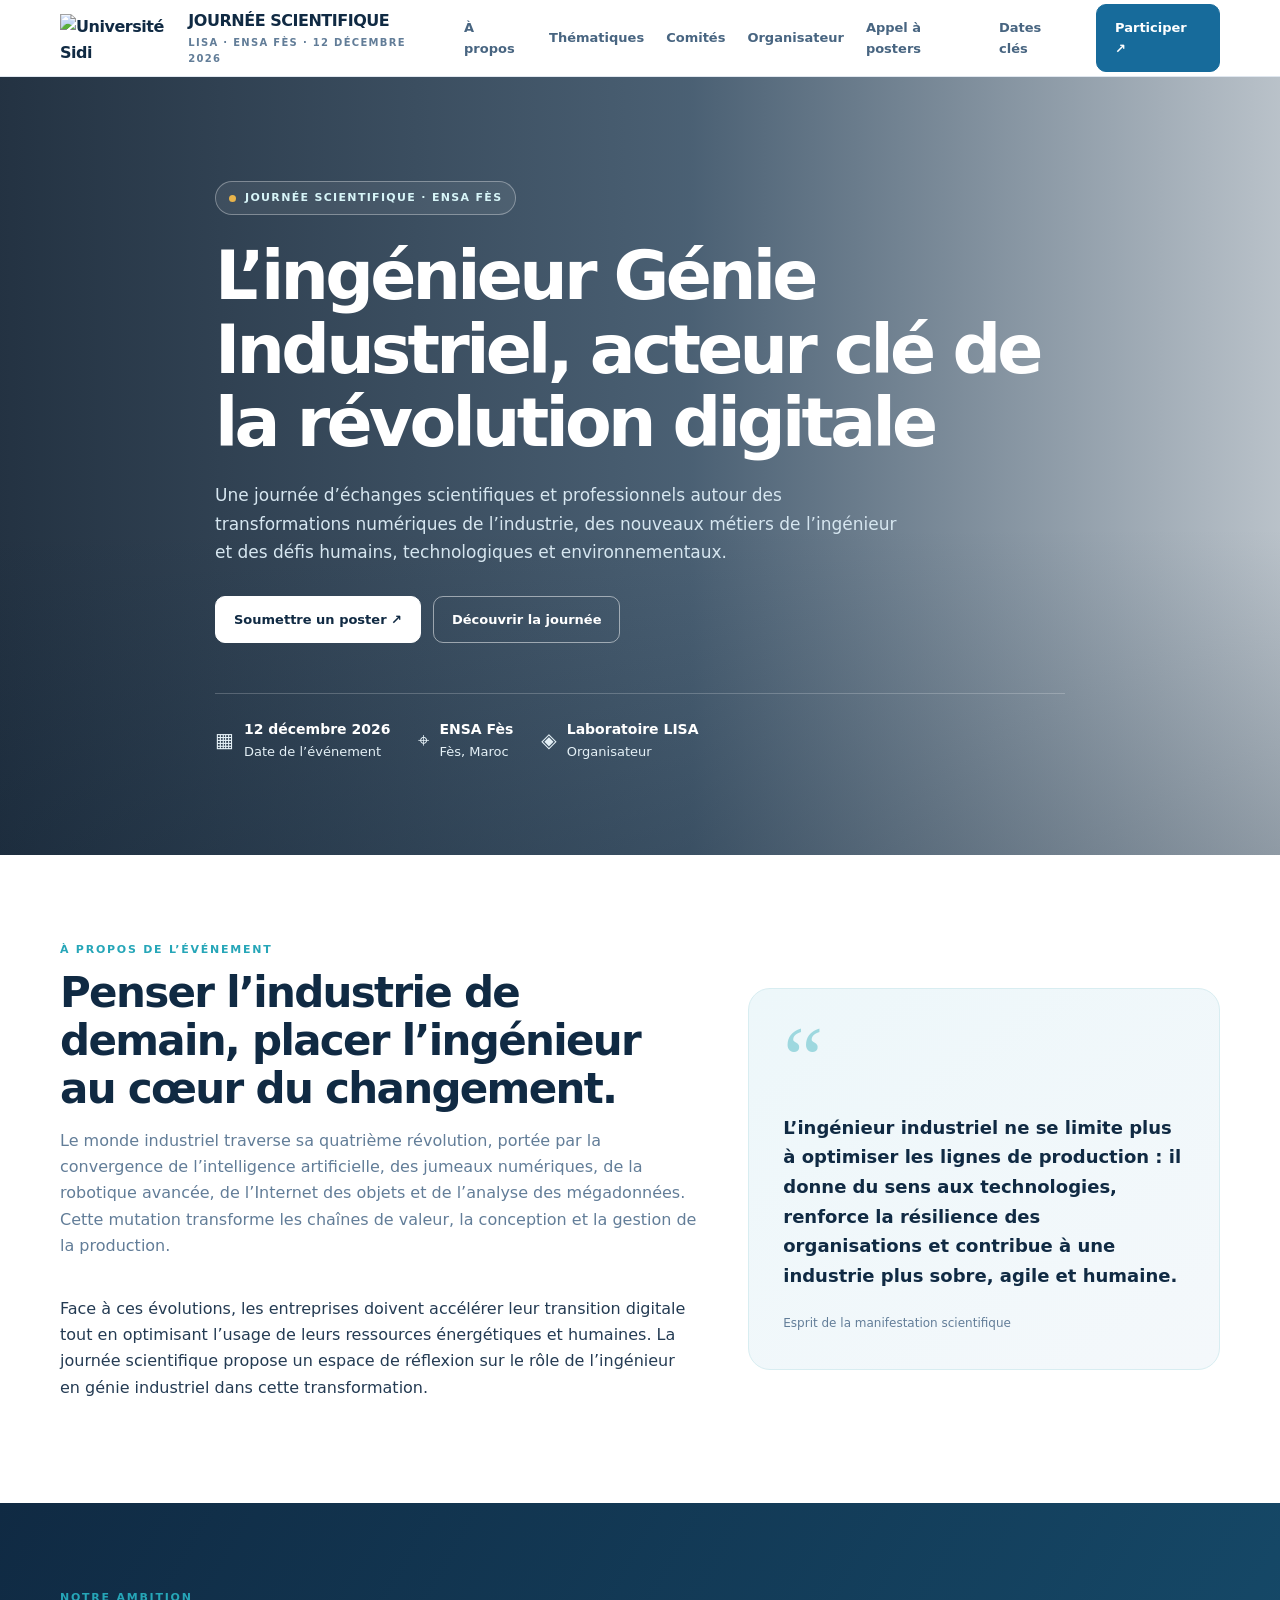
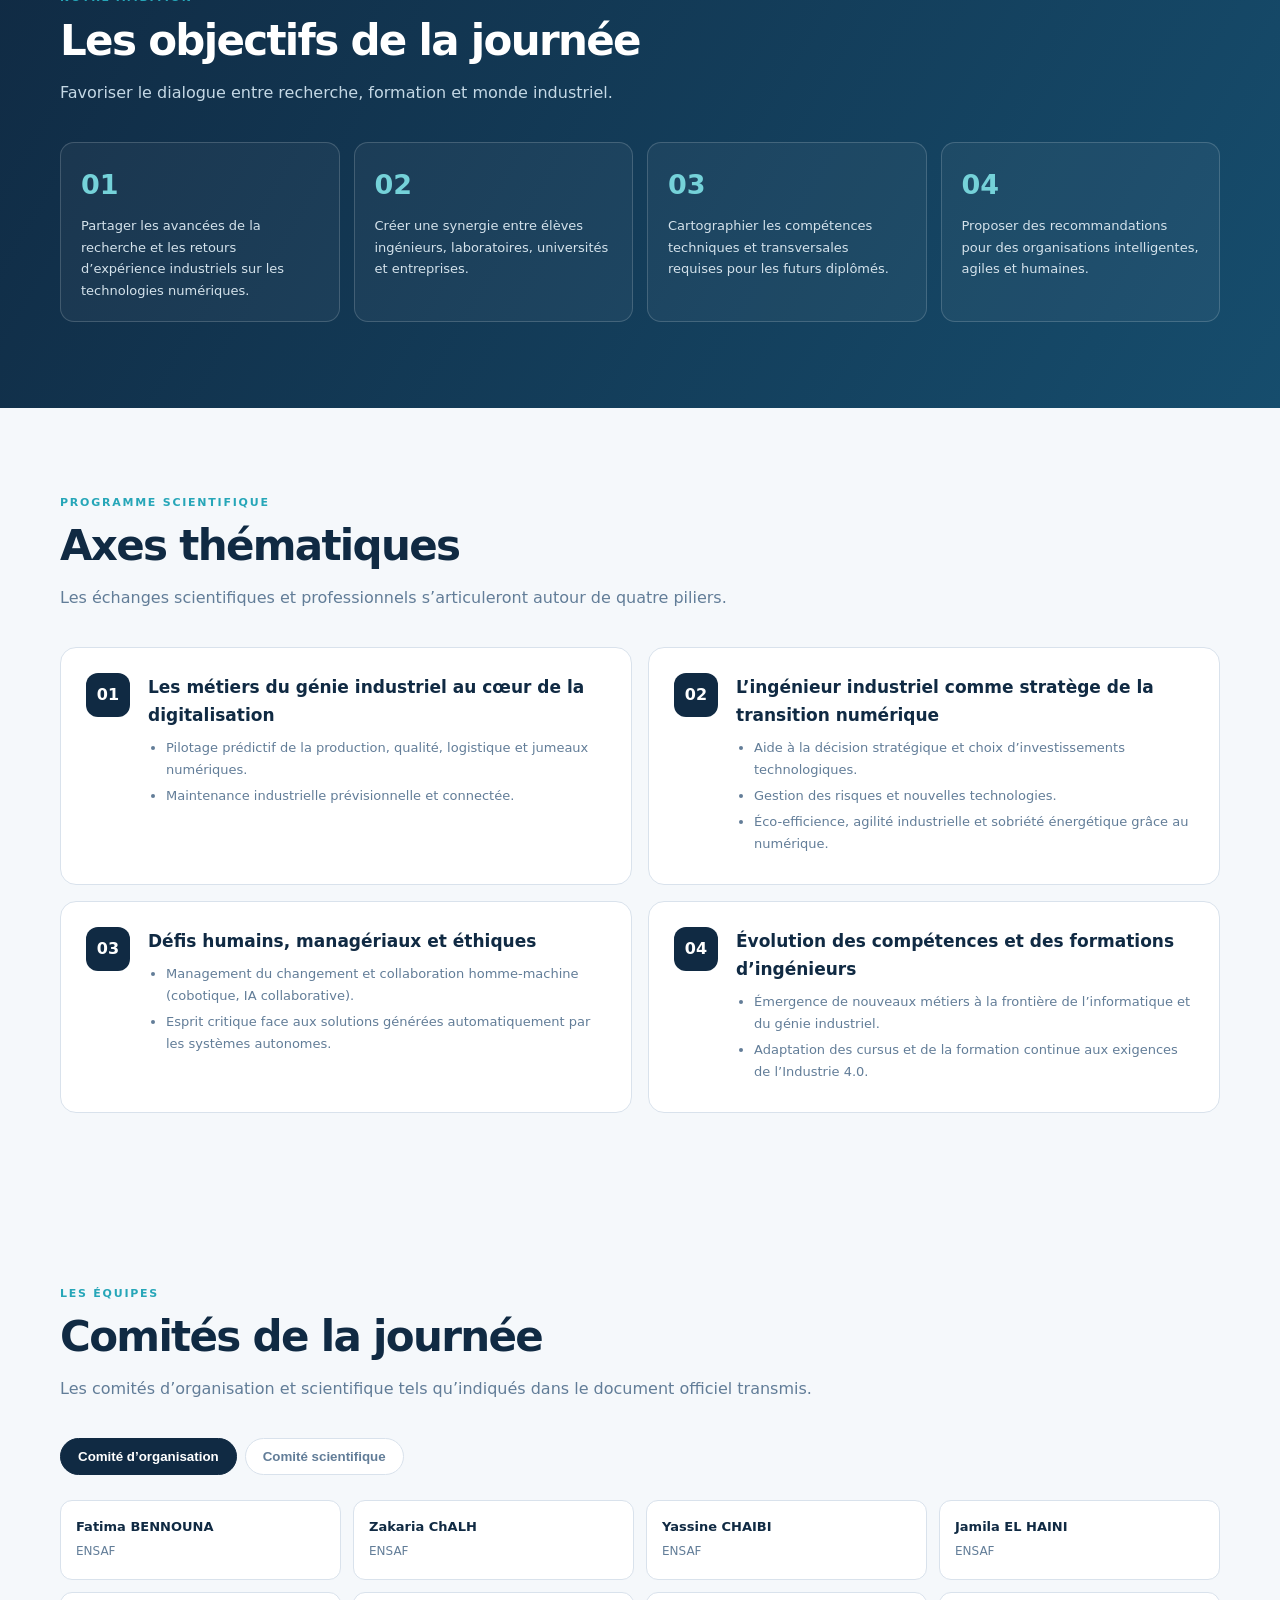
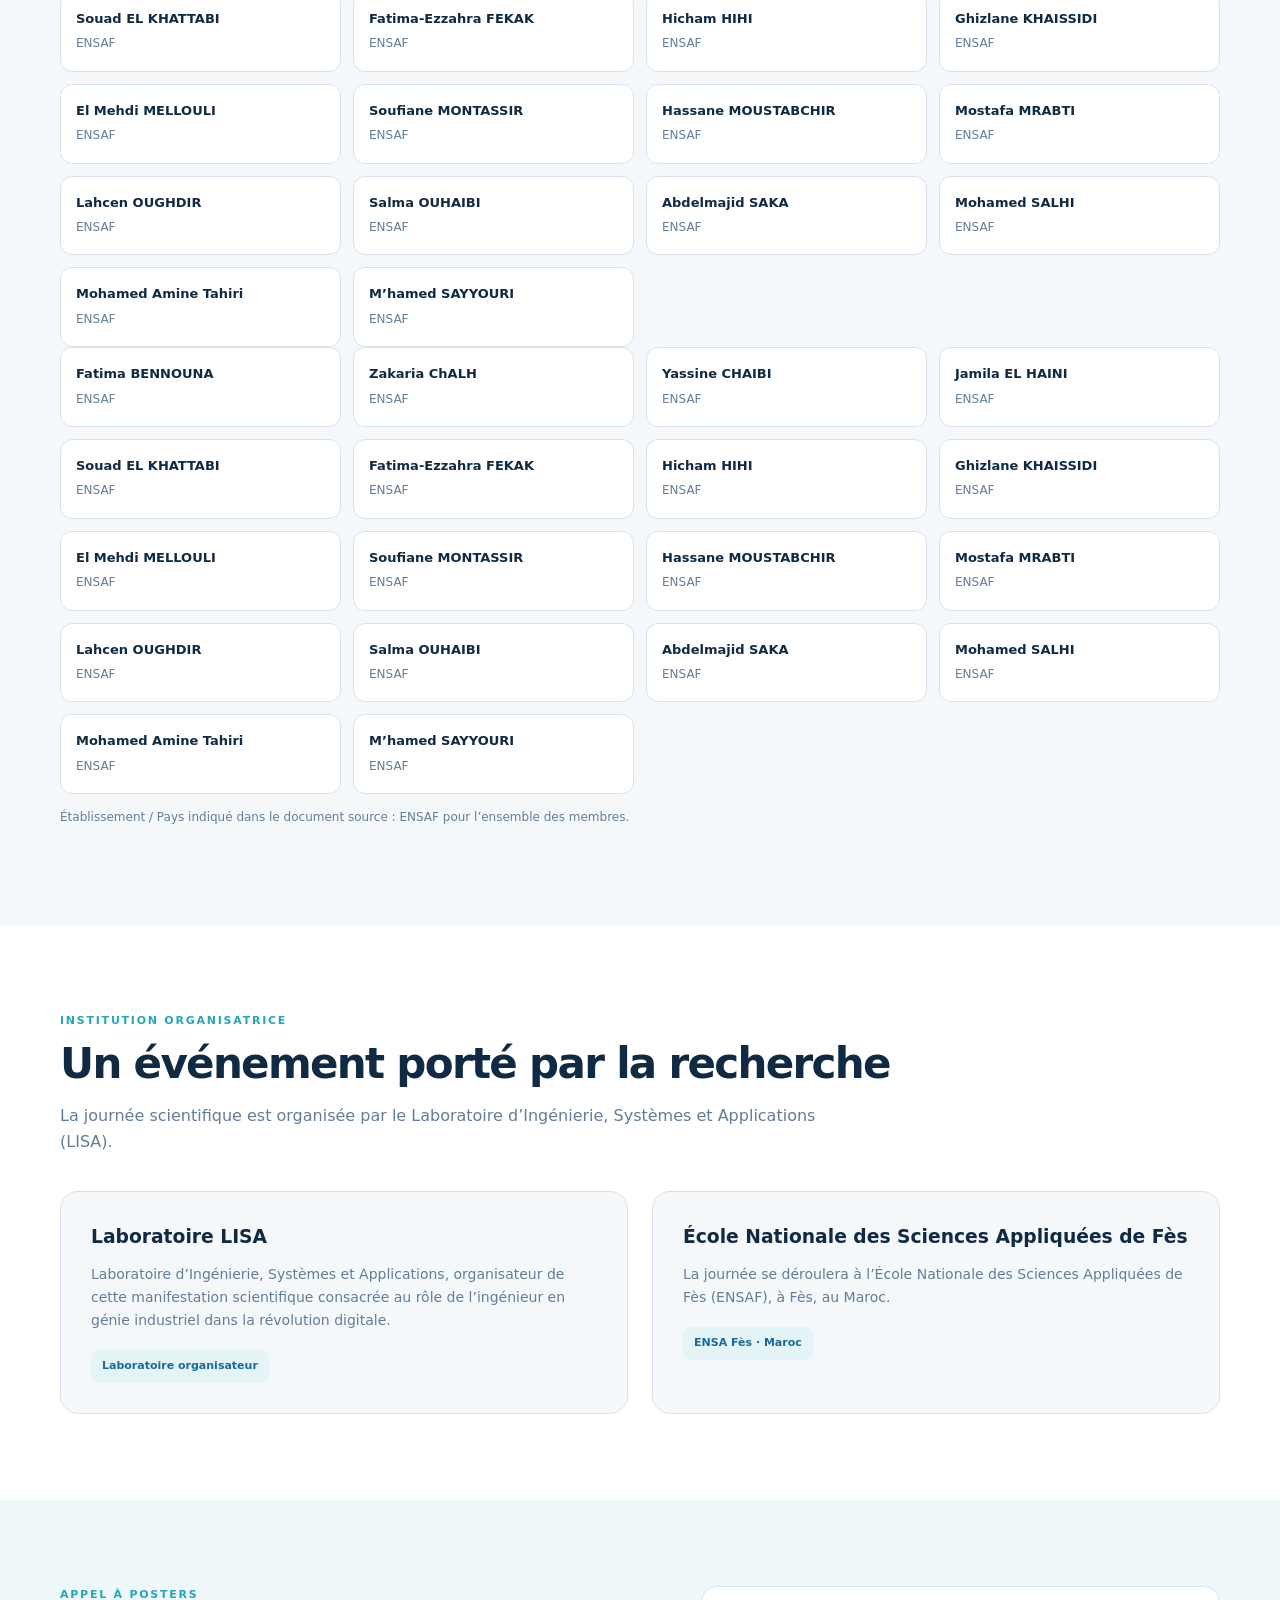
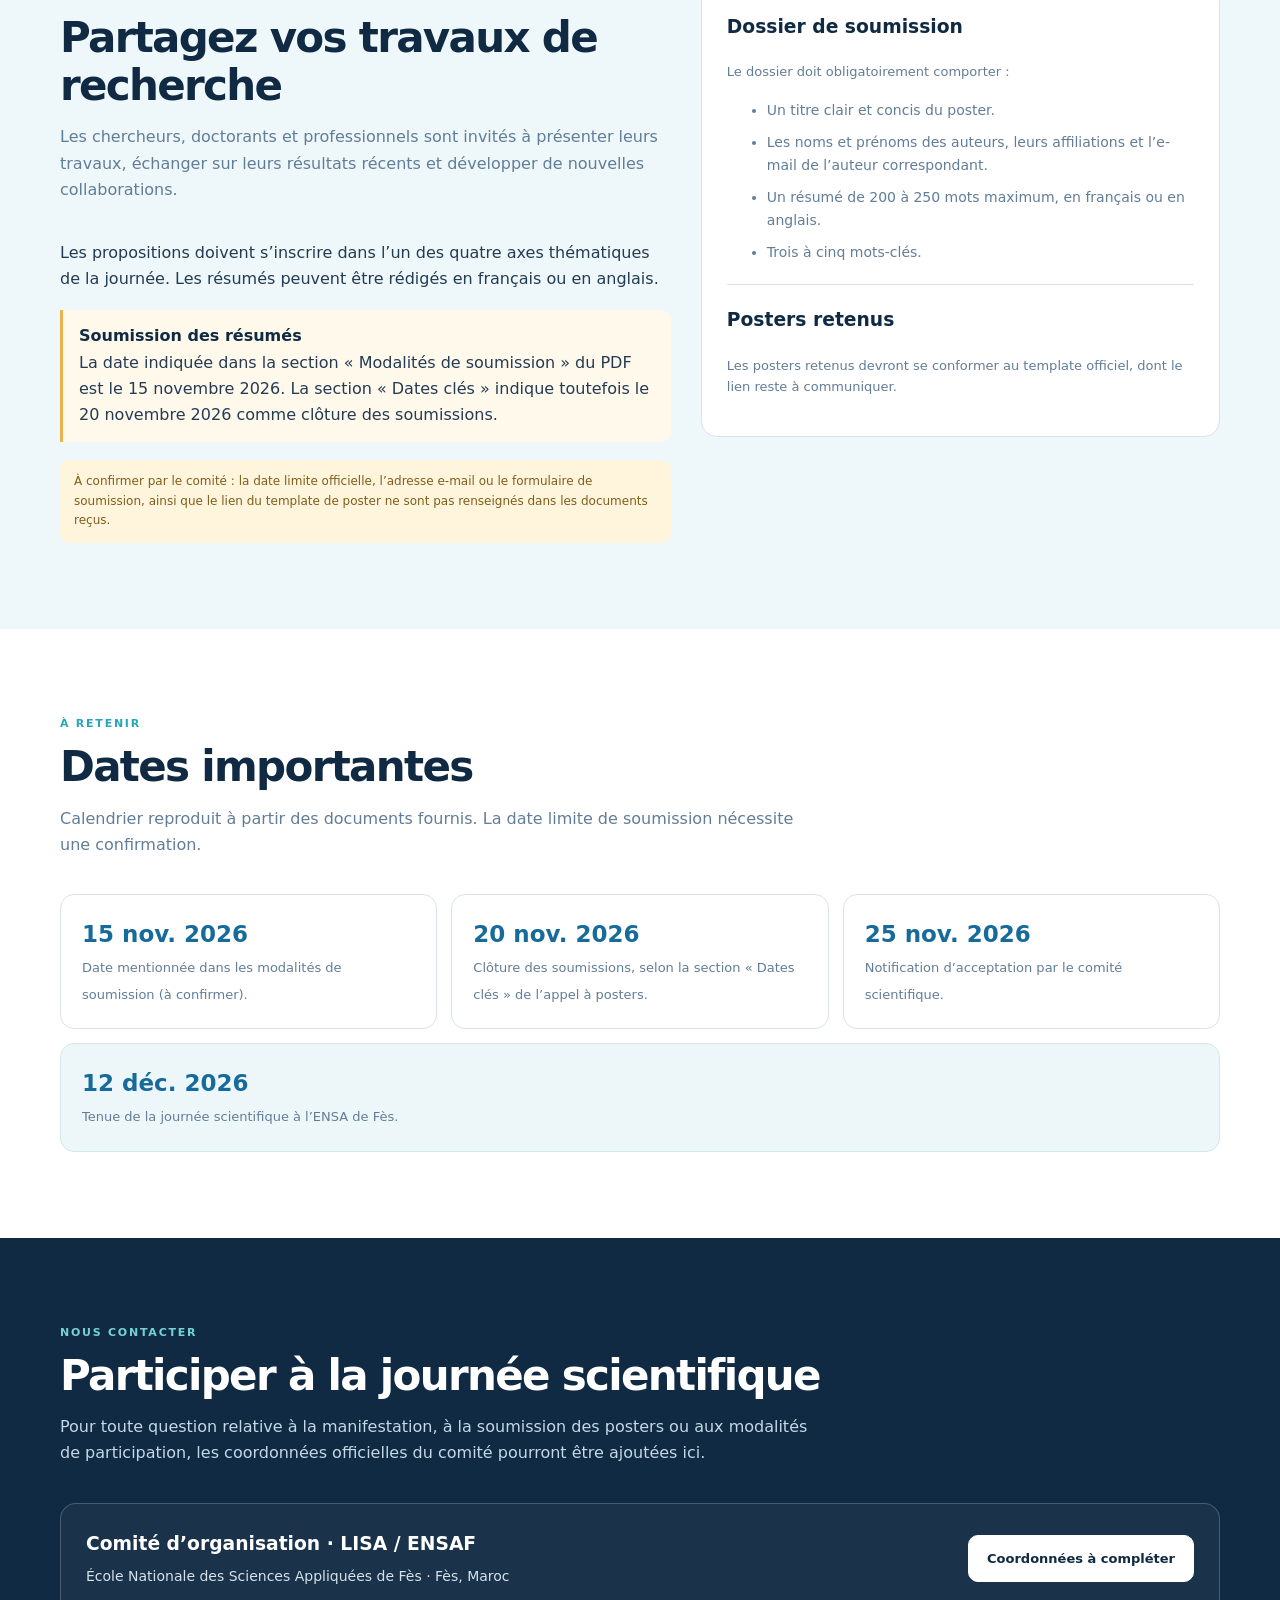
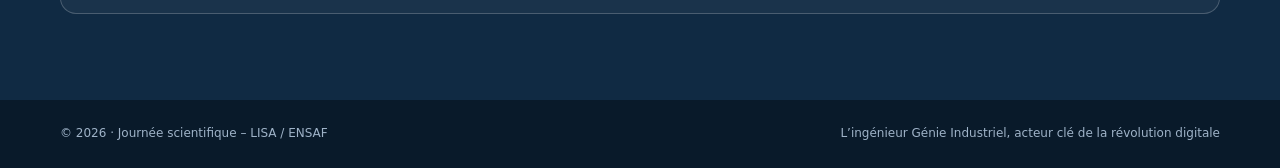
==== index-autonome.html @ b13be31c "Add files via upload" ====
<!DOCTYPE html>
<html lang="fr">
<head>
<meta charset="utf-8">
<meta name="viewport" content="width=device-width, initial-scale=1">
<meta name="description" content="Journée scientifique : L’ingénieur Génie Industriel, acteur clé de la révolution digitale — ENSA Fès, 12 décembre 2026.">
<meta name="theme-color" content="#102a43">
<link rel="icon" type="image/png" href="logo-ensaf.png">
<title>Journée Scientifique | Génie Industriel & Révolution Digitale</title>
<style>
:root{--navy:#102a43;--blue:#176b9b;--cyan:#26a6b8;--ink:#243b53;--muted:#627d98;--paper:#f5f8fb;--white:#fff;--line:#d9e2ec;--gold:#e8b44b;--shadow:0 18px 50px rgba(16,42,67,.10)}
*{box-sizing:border-box}html{scroll-behavior:smooth;scroll-padding-top:82px}body{margin:0;font-family:Inter,ui-sans-serif,system-ui,-apple-system,"Segoe UI",sans-serif;color:var(--ink);line-height:1.65;background:#fff}a{color:inherit;text-decoration:none}.wrap{width:min(1160px,calc(100% - 40px));margin:auto}
header{position:sticky;top:0;z-index:20;background:rgba(255,255,255,.94);backdrop-filter:blur(14px);border-bottom:1px solid rgba(217,226,236,.8)}.nav{height:76px;display:flex;align-items:center;justify-content:space-between;gap:24px}.brand{display:flex;align-items:center;gap:12px;font-weight:800;color:var(--navy);letter-spacing:-.03em}.brand-logo{width:118px;height:48px;object-fit:contain;object-position:left center;display:block}.brand span{display:block}.brand small{display:block;font-size:10px;letter-spacing:.13em;color:var(--muted);font-weight:700}.links{display:flex;align-items:center;gap:22px;font-size:13px;font-weight:700;color:#486581}.links a:hover{color:var(--cyan)}.nav-cta,.btn{display:inline-flex;align-items:center;justify-content:center;padding:12px 18px;border-radius:10px;background:var(--blue);color:#fff;font-weight:800;font-size:13px;border:1px solid var(--blue);transition:.2s}.nav-cta:hover,.btn:hover{transform:translateY(-2px);background:var(--navy)}.menu{display:none;background:none;border:0;font-size:25px;color:var(--navy)}
.hero{position:relative;overflow:hidden;color:white;background:linear-gradient(90deg,rgba(5,22,40,.88) 0%,rgba(5,35,62,.72) 54%,rgba(5,35,62,.28) 100%),url('fond-conference-industrie.png') center/cover no-repeat;padding:104px 0 92px}.hero:after{content:"";position:absolute;inset:0;background:linear-gradient(0deg,rgba(7,28,48,.24),transparent 42%);pointer-events:none}.hero-inner{position:relative;z-index:1;max-width:850px}.eyebrow{display:inline-flex;gap:9px;align-items:center;border:1px solid #ffffff55;background:#ffffff12;border-radius:100px;padding:7px 13px;font-size:11px;font-weight:800;letter-spacing:.12em;text-transform:uppercase;color:#d7f5f8}.eyebrow i{width:7px;height:7px;border-radius:50%;background:var(--gold)}h1{font-size:clamp(38px,6vw,68px);line-height:1.08;letter-spacing:-.055em;margin:24px 0 22px;max-width:900px}.hero p{max-width:690px;color:#d6e6f0;font-size:17px}.hero-actions{display:flex;gap:12px;flex-wrap:wrap;margin-top:30px}.btn.light{background:white;color:var(--navy);border-color:white}.btn.outline{background:transparent;border-color:#ffffff80}.facts{display:flex;gap:28px;flex-wrap:wrap;margin-top:50px;padding-top:24px;border-top:1px solid #ffffff35}.fact{display:flex;gap:10px;align-items:center;color:#e4f0f6;font-size:13px}.fact b{display:block;color:white;font-size:14px}.fact-icon{font-size:20px}
section{padding:86px 0}.section-kicker{color:var(--cyan);font-size:11px;font-weight:900;letter-spacing:.16em;text-transform:uppercase}.section-title{font-size:clamp(28px,4vw,42px);line-height:1.15;letter-spacing:-.04em;color:var(--navy);margin:10px 0 14px}.section-intro{max-width:760px;color:var(--muted);margin:0 0 36px}.about-grid{display:grid;grid-template-columns:1.15fr .85fr;gap:50px;align-items:center}.quote-card{background:linear-gradient(145deg,#edf7fa,#f4f8fb);padding:34px;border-radius:22px;border:1px solid #d8edf1;position:relative}.quote-card:before{content:"“";font-size:90px;line-height:.8;color:#9ed8df;font-family:Georgia;display:block}.quote-card p{font-size:18px;color:var(--navy);font-weight:650}.quote-card span{font-size:12px;color:var(--muted)}
.grid-3{display:grid;grid-template-columns:repeat(3,1fr);gap:18px}.card{background:white;border:1px solid var(--line);border-radius:16px;padding:24px;box-shadow:0 5px 18px #102a4308}.card-icon{width:44px;height:44px;border-radius:13px;background:#e8f5f7;color:var(--blue);display:grid;place-items:center;font-size:21px;margin-bottom:17px}.card h3{margin:0 0 8px;color:var(--navy);font-size:17px}.card p{margin:0;color:var(--muted);font-size:14px}.themes{background:var(--paper)}.theme-grid{display:grid;grid-template-columns:repeat(2,1fr);gap:16px}.theme{display:flex;gap:18px;padding:25px;background:white;border:1px solid var(--line);border-radius:16px}.number{flex:0 0 44px;height:44px;border-radius:12px;background:var(--navy);color:white;display:grid;place-items:center;font-weight:900}.theme h3{margin:0 0 8px;color:var(--navy);font-size:17px}.theme ul{padding-left:18px;margin:0;color:var(--muted);font-size:13px}.theme li{margin:5px 0}
.goals{background:linear-gradient(120deg,#102a43,#164d6d);color:white}.goals .section-title{color:white}.goals .section-intro{color:#c4d8e5}.goal-grid{display:grid;grid-template-columns:repeat(4,1fr);gap:14px}.goal{padding:20px;border:1px solid #ffffff2b;background:#ffffff0b;border-radius:14px}.goal strong{font-size:27px;color:#75d2d9;display:block;margin-bottom:8px}.goal p{font-size:13px;color:#d4e2eb;margin:0}
.committees{background:var(--paper)}.committee-tabs{display:flex;gap:8px;margin:25px 0}.tab{border:1px solid var(--line);border-radius:999px;padding:10px 17px;background:white;color:var(--muted);font-weight:800;cursor:pointer}.tab.active{background:var(--navy);border-color:var(--navy);color:white}.people{display:grid;grid-template-columns:repeat(4,1fr);gap:12px}.person{background:white;border:1px solid var(--line);border-radius:12px;padding:15px}.person b{display:block;color:var(--navy);font-size:13px}.person span{font-size:12px;color:var(--muted)}.committee-note{font-size:12px;color:var(--muted);margin-top:14px}
.host{display:grid;grid-template-columns:1fr 1fr;gap:24px}.host-panel{padding:30px;border-radius:18px;background:var(--paper);border:1px solid var(--line)}.host-panel h3{color:var(--navy);margin:0 0 10px}.host-panel p{color:var(--muted);font-size:14px;margin:0}.host-tag{display:inline-block;margin-top:18px;padding:7px 11px;border-radius:8px;background:#e4f4f6;color:#176b9b;font-size:11px;font-weight:900}
.call{background:#eef7f9}.call-grid{display:grid;grid-template-columns:1fr .85fr;gap:30px;align-items:start}.requirements{background:white;border:1px solid var(--line);padding:25px;border-radius:16px}.requirements li{margin:9px 0;color:var(--muted);font-size:14px}.deadline{border-left:3px solid var(--gold);padding:13px 16px;background:#fff9ec;border-radius:0 10px 10px 0;margin:18px 0}.deadline b{color:var(--navy)}.notice{font-size:12px;color:#805d19;background:#fff5dd;padding:12px 14px;border-radius:9px;margin-top:14px}
.timeline{display:grid;grid-template-columns:repeat(3,1fr);gap:14px}.datebox{border:1px solid var(--line);border-radius:14px;padding:21px}.datebox strong{font-size:23px;color:var(--blue);display:block}.datebox span{font-size:13px;color:var(--muted)}
.contact{background:var(--navy);color:white}.contact .section-title{color:white}.contact .section-intro{color:#c4d8e5}.contact-box{border:1px solid #ffffff35;background:#ffffff0b;padding:25px;border-radius:16px;display:flex;justify-content:space-between;gap:20px;align-items:center}.contact-box p{margin:0;color:#d4e2eb;font-size:14px}
footer{background:#091a2a;color:#9fb3c8;padding:24px 0;font-size:12px}.foot{display:flex;justify-content:space-between;gap:20px;flex-wrap:wrap}
@media(max-width:900px){.links{display:none;position:absolute;top:76px;left:0;right:0;background:white;padding:20px;flex-direction:column;align-items:flex-start;border-bottom:1px solid var(--line)}.links.open{display:flex}.menu{display:block}.nav-cta{display:none}.about-grid,.call-grid,.host{grid-template-columns:1fr}.goal-grid{grid-template-columns:repeat(2,1fr)}.people{grid-template-columns:repeat(3,1fr)}}
@media(max-width:600px){.brand-logo{width:82px;height:40px}.brand{gap:7px;font-size:12px}.brand small{font-size:8px}.wrap{width:min(100% - 28px,1160px)}.hero{padding:76px 0 65px}section{padding:65px 0}.grid-3,.theme-grid,.timeline{grid-template-columns:1fr}.goal-grid{grid-template-columns:1fr 1fr}.people{grid-template-columns:repeat(2,1fr)}.facts{gap:16px}.contact-box{align-items:flex-start;flex-direction:column}.quote-card{padding:24px}}
</style>
</head>
<body>
<header><div class="wrap nav">
<a class="brand" href="#accueil"><img class="brand-logo" src="logo-ensaf.png" alt="Université Sidi Mohamed Ben Abdellah de Fès – École Nationale des Sciences Appliquées de Fès"><span>JOURNÉE SCIENTIFIQUE<small>LISA · ENSA FÈS · 12 DÉCEMBRE 2026</small></span></a>
<nav class="links" id="navlinks"><a href="#apropos">À propos</a><a href="#axes">Thématiques</a><a href="#comites">Comités</a><a href="#laboratoire">Organisateur</a><a href="#posters">Appel à posters</a><a href="#dates">Dates clés</a></nav>
<a class="nav-cta" href="#posters">Participer ↗</a><button class="menu" aria-label="Ouvrir le menu" onclick="document.getElementById('navlinks').classList.toggle('open')">☰</button>
</div></header>
<main>
<section class="hero" id="accueil"><div class="wrap hero-inner">
<div class="eyebrow"><i></i> Journée scientifique · ENSA Fès</div>
<h1>L’ingénieur Génie Industriel, acteur clé de la révolution digitale</h1>
<p>Une journée d’échanges scientifiques et professionnels autour des transformations numériques de l’industrie, des nouveaux métiers de l’ingénieur et des défis humains, technologiques et environnementaux.</p>
<div class="hero-actions"><a class="btn light" href="#posters">Soumettre un poster <span aria-hidden="true">&nbsp;↗</span></a><a class="btn outline" href="#apropos">Découvrir la journée</a></div>
<div class="facts"><div class="fact"><span class="fact-icon">▦</span><span><b>12 décembre 2026</b>Date de l’événement</span></div><div class="fact"><span class="fact-icon">⌖</span><span><b>ENSA Fès</b>Fès, Maroc</span></div><div class="fact"><span class="fact-icon">◈</span><span><b>Laboratoire LISA</b>Organisateur</span></div></div>
</div></section>
<section id="apropos"><div class="wrap about-grid"><div><div class="section-kicker">À propos de l’événement</div><h2 class="section-title">Penser l’industrie de demain, placer l’ingénieur au cœur du changement.</h2>
<p class="section-intro">Le monde industriel traverse sa quatrième révolution, portée par la convergence de l’intelligence artificielle, des jumeaux numériques, de la robotique avancée, de l’Internet des objets et de l’analyse des mégadonnées. Cette mutation transforme les chaînes de valeur, la conception et la gestion de la production.</p>
<p>Face à ces évolutions, les entreprises doivent accélérer leur transition digitale tout en optimisant l’usage de leurs ressources énergétiques et humaines. La journée scientifique propose un espace de réflexion sur le rôle de l’ingénieur en génie industriel dans cette transformation.</p></div>
<div class="quote-card"><p>L’ingénieur industriel ne se limite plus à optimiser les lignes de production : il donne du sens aux technologies, renforce la résilience des organisations et contribue à une industrie plus sobre, agile et humaine.</p><span>Esprit de la manifestation scientifique</span></div></div></section>
<section class="goals"><div class="wrap"><div class="section-kicker">Notre ambition</div><h2 class="section-title">Les objectifs de la journée</h2><p class="section-intro">Favoriser le dialogue entre recherche, formation et monde industriel.</p>
<div class="goal-grid"><div class="goal"><strong>01</strong><p>Partager les avancées de la recherche et les retours d’expérience industriels sur les technologies numériques.</p></div><div class="goal"><strong>02</strong><p>Créer une synergie entre élèves ingénieurs, laboratoires, universités et entreprises.</p></div><div class="goal"><strong>03</strong><p>Cartographier les compétences techniques et transversales requises pour les futurs diplômés.</p></div><div class="goal"><strong>04</strong><p>Proposer des recommandations pour des organisations intelligentes, agiles et humaines.</p></div></div></div></section>
<section class="themes" id="axes"><div class="wrap"><div class="section-kicker">Programme scientifique</div><h2 class="section-title">Axes thématiques</h2><p class="section-intro">Les échanges scientifiques et professionnels s’articuleront autour de quatre piliers.</p>
<div class="theme-grid">
<article class="theme"><div class="number">01</div><div><h3>Les métiers du génie industriel au cœur de la digitalisation</h3><ul><li>Pilotage prédictif de la production, qualité, logistique et jumeaux numériques.</li><li>Maintenance industrielle prévisionnelle et connectée.</li></ul></div></article>
<article class="theme"><div class="number">02</div><div><h3>L’ingénieur industriel comme stratège de la transition numérique</h3><ul><li>Aide à la décision stratégique et choix d’investissements technologiques.</li><li>Gestion des risques et nouvelles technologies.</li><li>Éco-efficience, agilité industrielle et sobriété énergétique grâce au numérique.</li></ul></div></article>
<article class="theme"><div class="number">03</div><div><h3>Défis humains, managériaux et éthiques</h3><ul><li>Management du changement et collaboration homme-machine (cobotique, IA collaborative).</li><li>Esprit critique face aux solutions générées automatiquement par les systèmes autonomes.</li></ul></div></article>
<article class="theme"><div class="number">04</div><div><h3>Évolution des compétences et des formations d’ingénieurs</h3><ul><li>Émergence de nouveaux métiers à la frontière de l’informatique et du génie industriel.</li><li>Adaptation des cursus et de la formation continue aux exigences de l’Industrie 4.0.</li></ul></div></article>
</div></div></section>
<section class="committees" id="comites"><div class="wrap"><div class="section-kicker">Les équipes</div><h2 class="section-title">Comités de la journée</h2><p class="section-intro">Les comités d’organisation et scientifique tels qu’indiqués dans le document officiel transmis.</p>
<div class="committee-tabs"><button class="tab active" onclick="showCommittee('org',this)">Comité d’organisation</button><button class="tab" onclick="showCommittee('sci',this)">Comité scientifique</button></div>
<div class="people" id="org"></div><div class="people" id="sci" hidden></div><p class="committee-note">Établissement / Pays indiqué dans le document source : ENSAF pour l’ensemble des membres.</p>
</div></section>
<section id="laboratoire"><div class="wrap"><div class="section-kicker">Institution organisatrice</div><h2 class="section-title">Un événement porté par la recherche</h2><p class="section-intro">La journée scientifique est organisée par le Laboratoire d’Ingénierie, Systèmes et Applications (LISA).</p>
<div class="host"><div class="host-panel"><h3>Laboratoire LISA</h3><p>Laboratoire d’Ingénierie, Systèmes et Applications, organisateur de cette manifestation scientifique consacrée au rôle de l’ingénieur en génie industriel dans la révolution digitale.</p><span class="host-tag">Laboratoire organisateur</span></div><div class="host-panel"><h3>École Nationale des Sciences Appliquées de Fès</h3><p>La journée se déroulera à l’École Nationale des Sciences Appliquées de Fès (ENSAF), à Fès, au Maroc.</p><span class="host-tag">ENSA Fès · Maroc</span></div></div></div></section>
<section class="call" id="posters"><div class="wrap call-grid"><div><div class="section-kicker">Appel à posters</div><h2 class="section-title">Partagez vos travaux de recherche</h2><p class="section-intro">Les chercheurs, doctorants et professionnels sont invités à présenter leurs travaux, échanger sur leurs résultats récents et développer de nouvelles collaborations.</p>
<p>Les propositions doivent s’inscrire dans l’un des quatre axes thématiques de la journée. Les résumés peuvent être rédigés en français ou en anglais.</p>
<div class="deadline"><b>Soumission des résumés</b><br>La date indiquée dans la section « Modalités de soumission » du PDF est le 15 novembre 2026. La section « Dates clés » indique toutefois le 20 novembre 2026 comme clôture des soumissions.</div>
<div class="notice">À confirmer par le comité : la date limite officielle, l’adresse e-mail ou le formulaire de soumission, ainsi que le lien du template de poster ne sont pas renseignés dans les documents reçus.</div>
</div><div class="requirements"><h3 style="margin-top:0;color:var(--navy)">Dossier de soumission</h3><p style="font-size:13px;color:var(--muted)">Le dossier doit obligatoirement comporter :</p><ul><li>Un titre clair et concis du poster.</li><li>Les noms et prénoms des auteurs, leurs affiliations et l’e-mail de l’auteur correspondant.</li><li>Un résumé de 200 à 250 mots maximum, en français ou en anglais.</li><li>Trois à cinq mots-clés.</li></ul><hr style="border:0;border-top:1px solid var(--line);margin:20px 0"><h3 style="color:var(--navy)">Posters retenus</h3><p style="font-size:13px;color:var(--muted)">Les posters retenus devront se conformer au template officiel, dont le lien reste à communiquer.</p></div></div></section>
<section id="dates"><div class="wrap"><div class="section-kicker">À retenir</div><h2 class="section-title">Dates importantes</h2><p class="section-intro">Calendrier reproduit à partir des documents fournis. La date limite de soumission nécessite une confirmation.</p>
<div class="timeline"><div class="datebox"><strong>15 nov. 2026</strong><span>Date mentionnée dans les modalités de soumission (à confirmer).</span></div><div class="datebox"><strong>20 nov. 2026</strong><span>Clôture des soumissions, selon la section « Dates clés » de l’appel à posters.</span></div><div class="datebox"><strong>25 nov. 2026</strong><span>Notification d’acceptation par le comité scientifique.</span></div></div>
<div class="datebox" style="margin-top:14px;background:#edf7f9;border-color:#d1e9ed"><strong>12 déc. 2026</strong><span>Tenue de la journée scientifique à l’ENSA de Fès.</span></div></div></section>
<section class="contact" id="contact"><div class="wrap"><div class="section-kicker" style="color:#75d2d9">Nous contacter</div><h2 class="section-title">Participer à la journée scientifique</h2><p class="section-intro">Pour toute question relative à la manifestation, à la soumission des posters ou aux modalités de participation, les coordonnées officielles du comité pourront être ajoutées ici.</p>
<div class="contact-box"><div><h3 style="margin:0 0 5px">Comité d’organisation · LISA / ENSAF</h3><p>École Nationale des Sciences Appliquées de Fès · Fès, Maroc</p></div><span class="btn light" style="cursor:default">Coordonnées à compléter</span></div></div></section>
</main>
<footer><div class="wrap foot"><span>© 2026 · Journée scientifique – LISA / ENSAF</span><span>L’ingénieur Génie Industriel, acteur clé de la révolution digitale</span></div></footer>
<script>
const members = [
["BENNOUNA","Fatima"],["ChALH","Zakaria"],["CHAIBI","Yassine"],["EL HAINI","Jamila"],["EL KHATTABI","Souad"],["FEKAK","Fatima-Ezzahra"],["HIHI","Hicham"],["KHAISSIDI","Ghizlane"],["MELLOULI","El Mehdi"],["MONTASSIR","Soufiane"],["MOUSTABCHIR","Hassane"],["MRABTI","Mostafa"],["OUGHDIR","Lahcen"],["OUHAIBI","Salma"],["SAKA","Abdelmajid"],["SALHI","Mohamed"],["Tahiri","Mohamed Amine"],["SAYYOURI","M’hamed"]
];
function renderPeople(id){document.getElementById(id).innerHTML=members.map(([last,first])=>`<div class="person"><b>${first} ${last}</b><span>ENSAF</span></div>`).join("")}
function showCommittee(id,btn){document.querySelectorAll('.committee-tabs .tab').forEach(x=>x.classList.remove('active'));btn.classList.add('active');document.getElementById('org').hidden=id!=='org';document.getElementById('sci').hidden=id!=='sci'}
renderPeople('org');renderPeople('sci');
document.querySelectorAll('#navlinks a').forEach(a=>a.addEventListener('click',()=>document.getElementById('navlinks').classList.remove('open')));
</script>
</body></html>
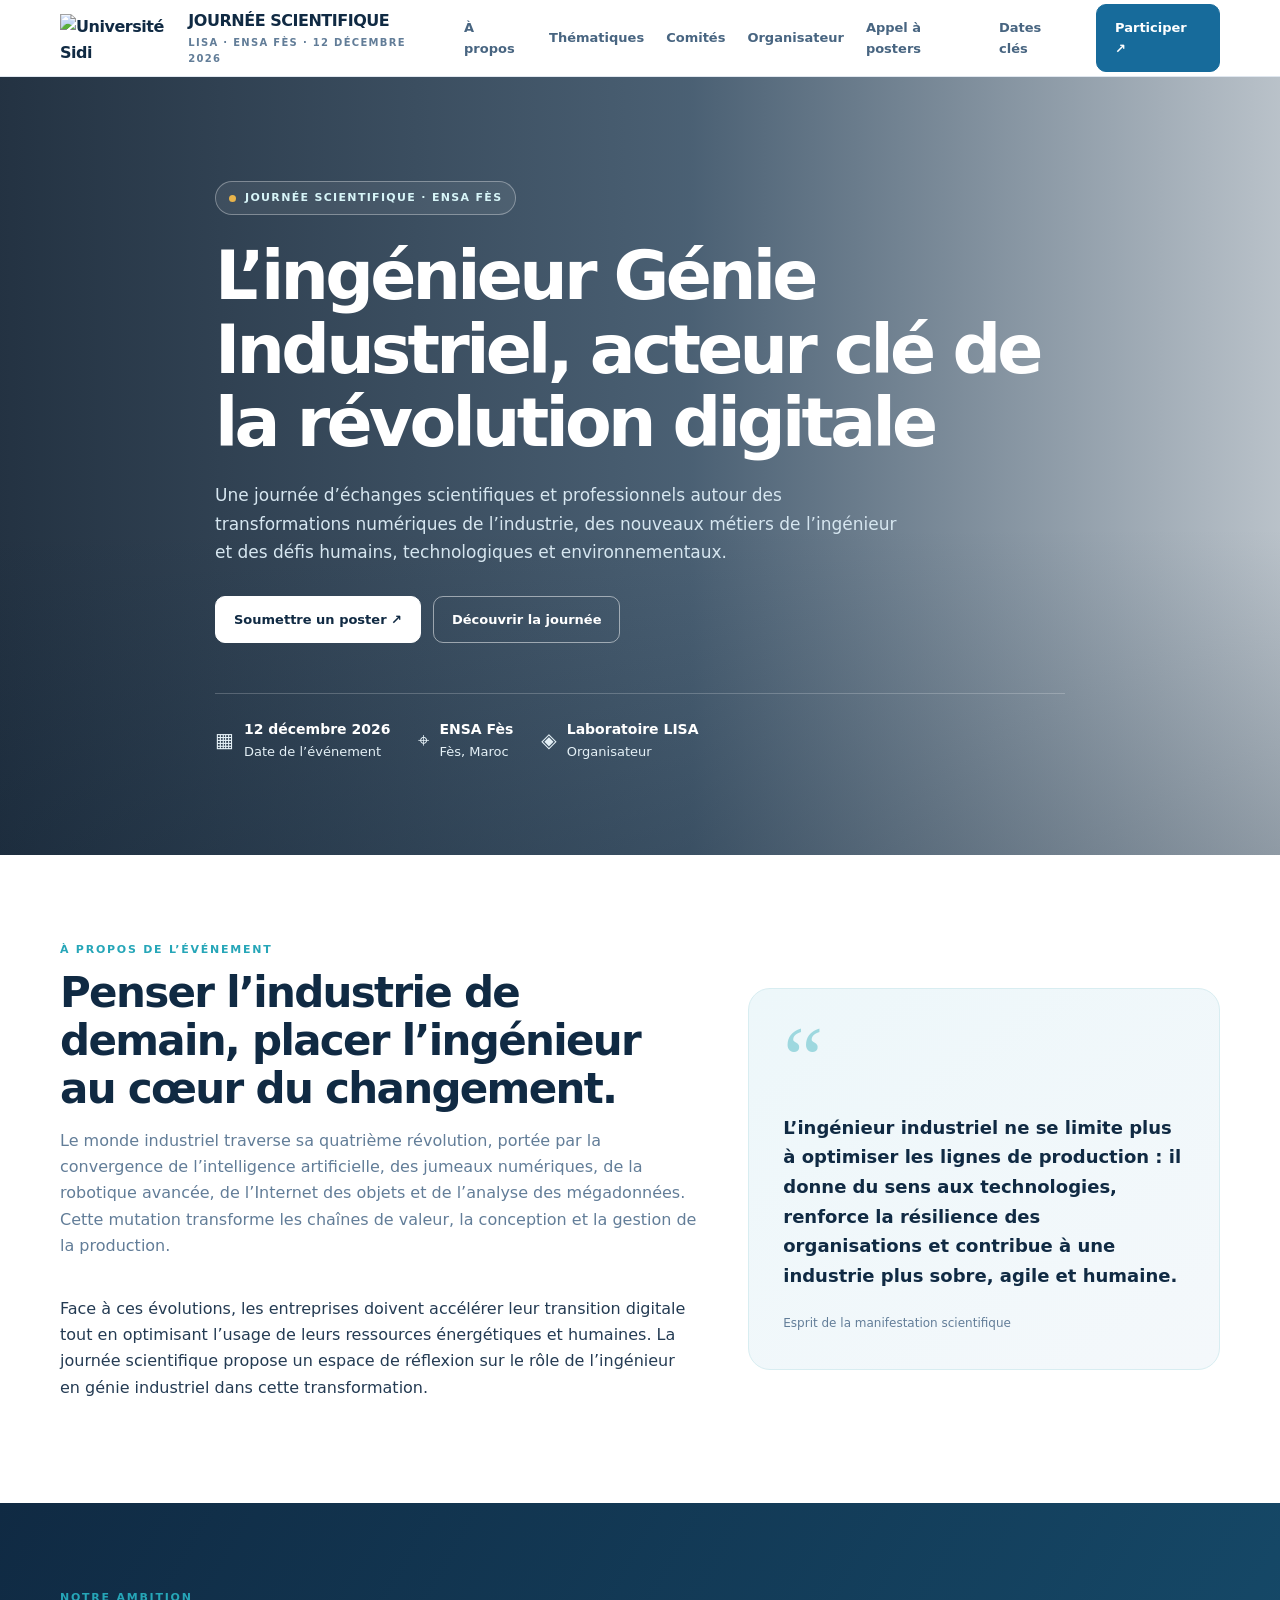
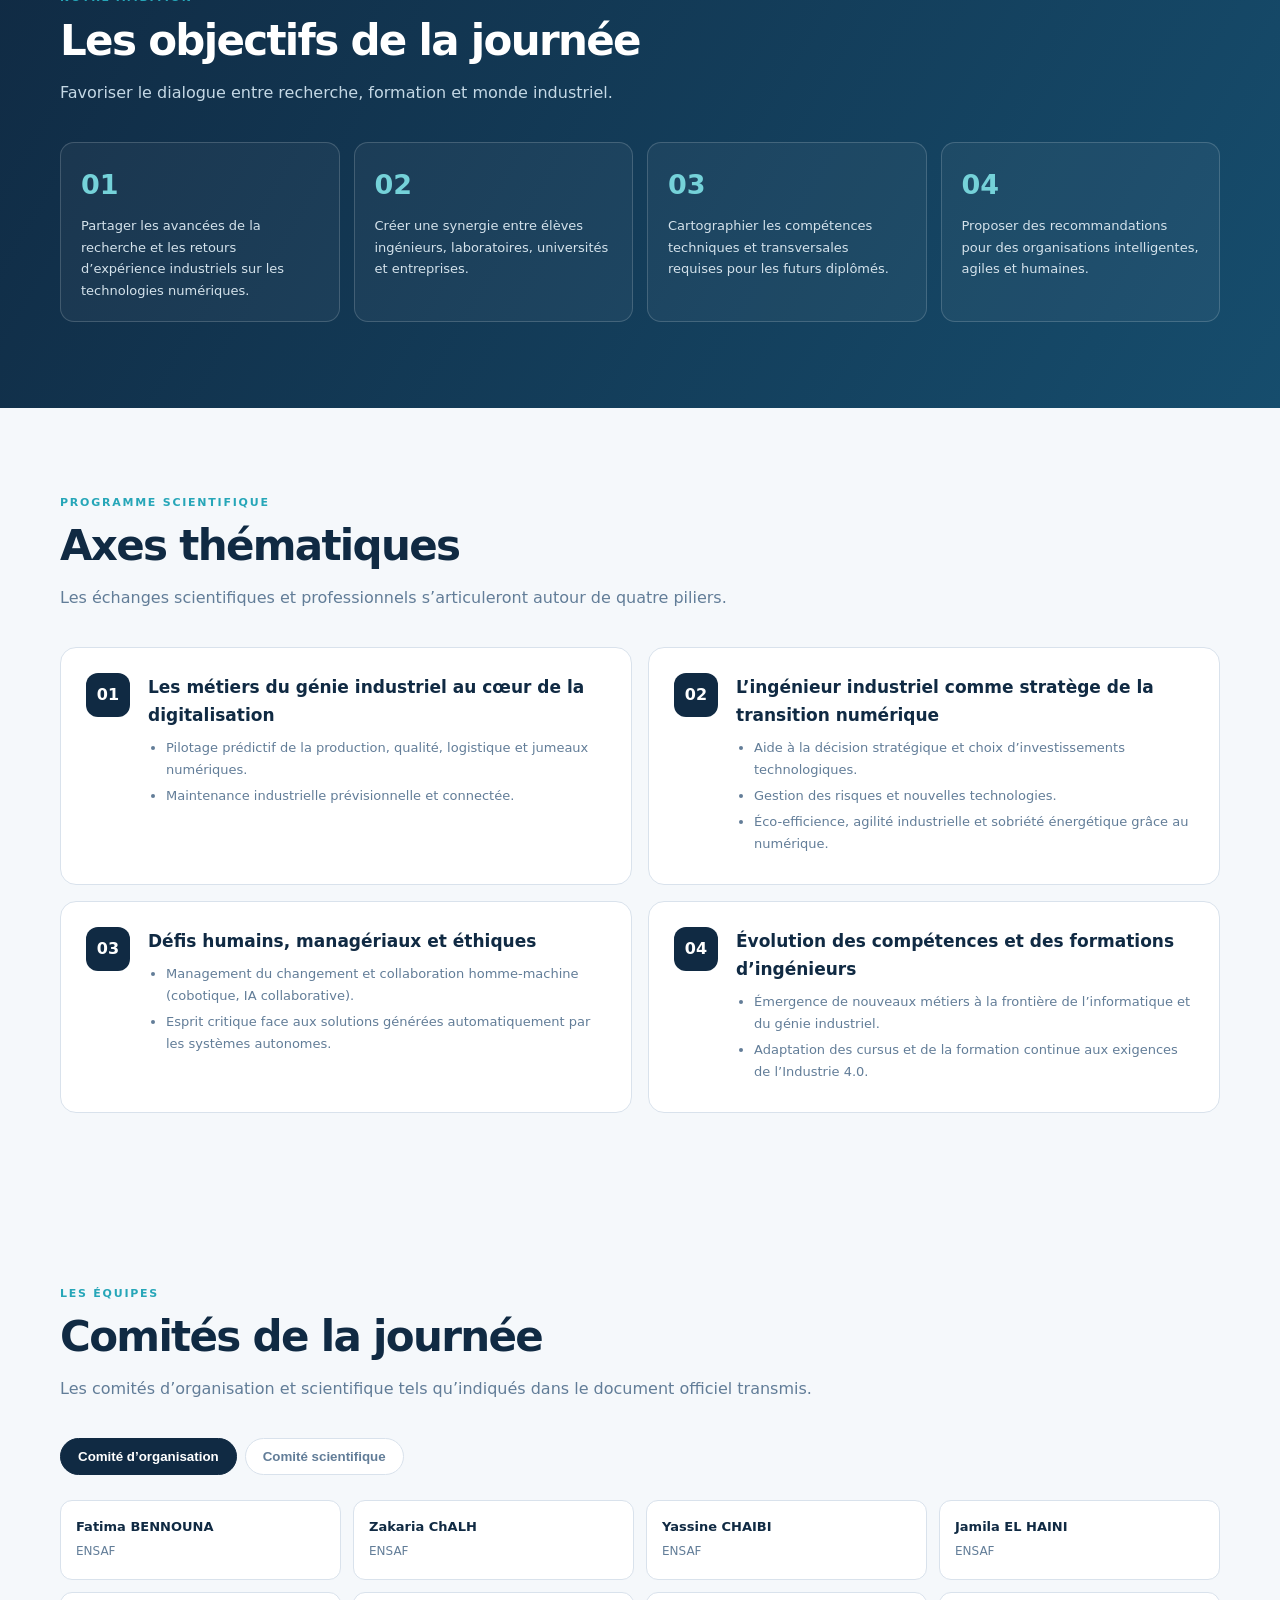
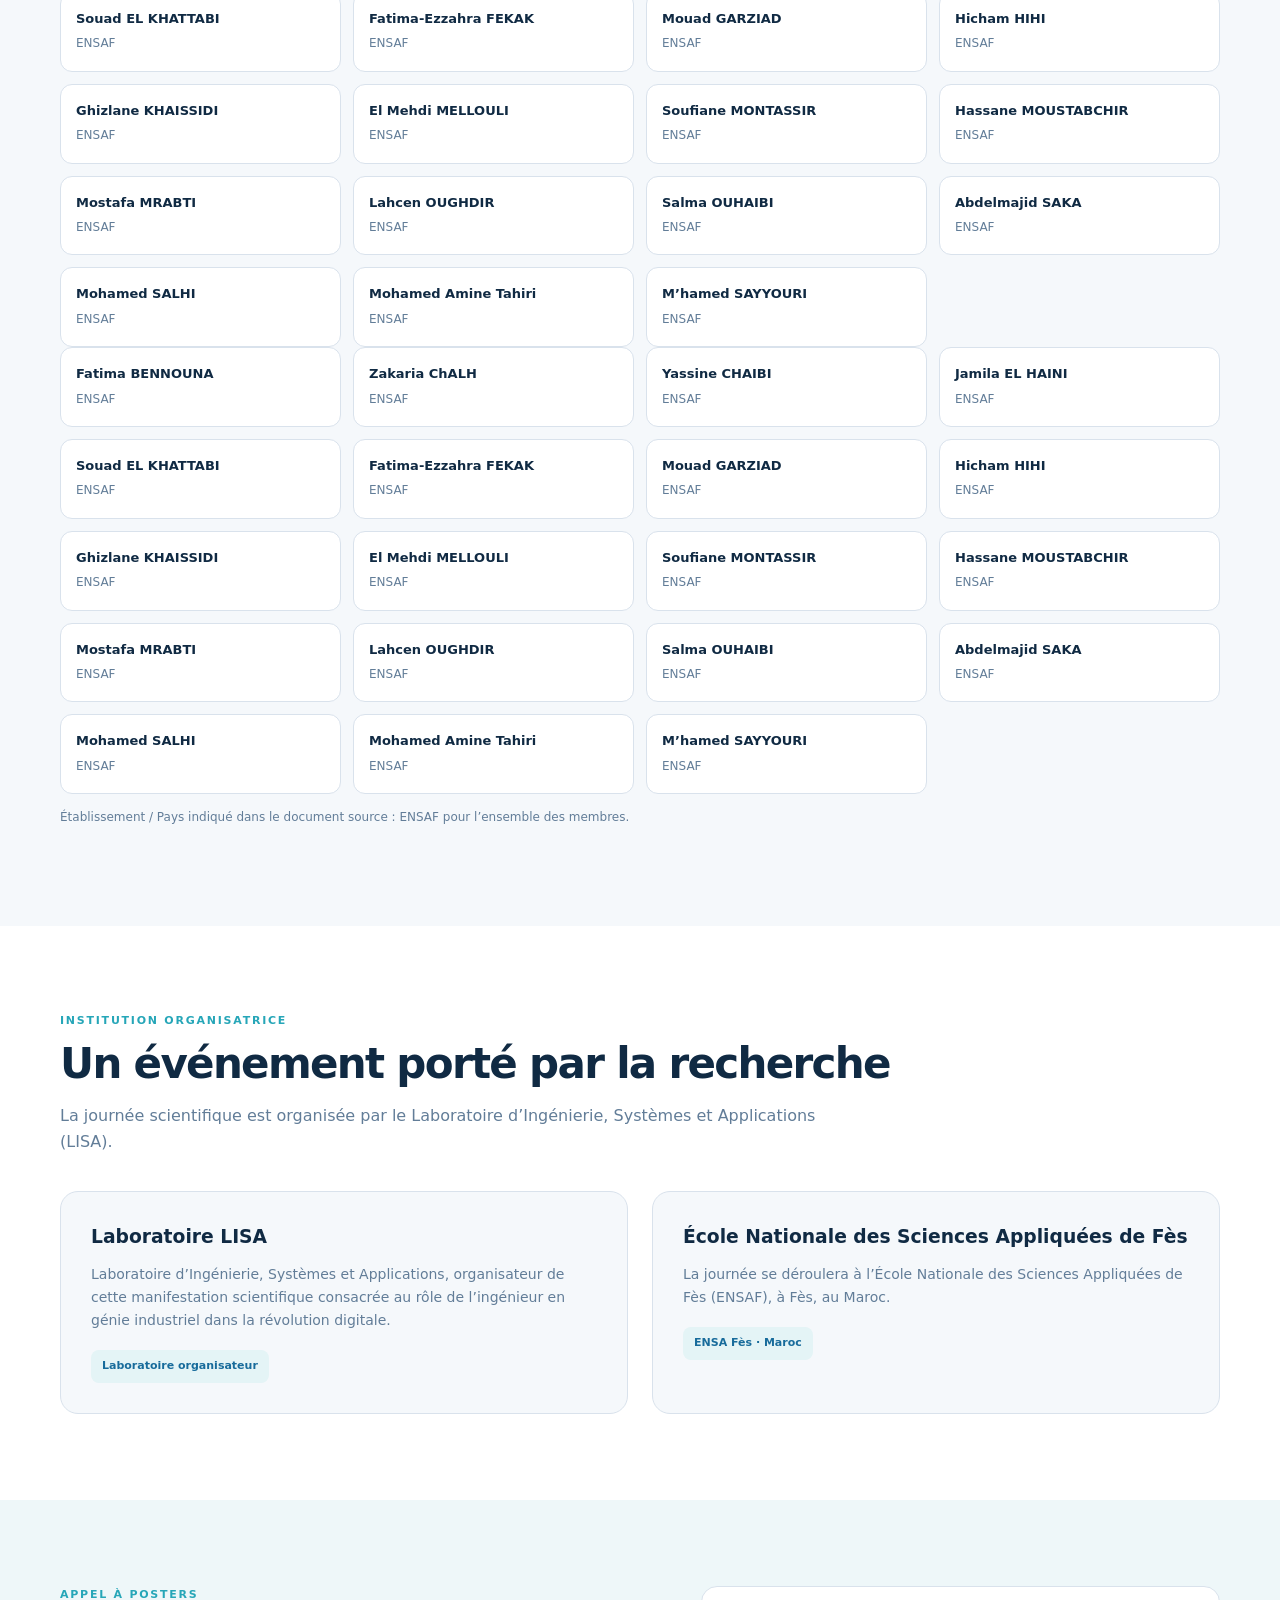
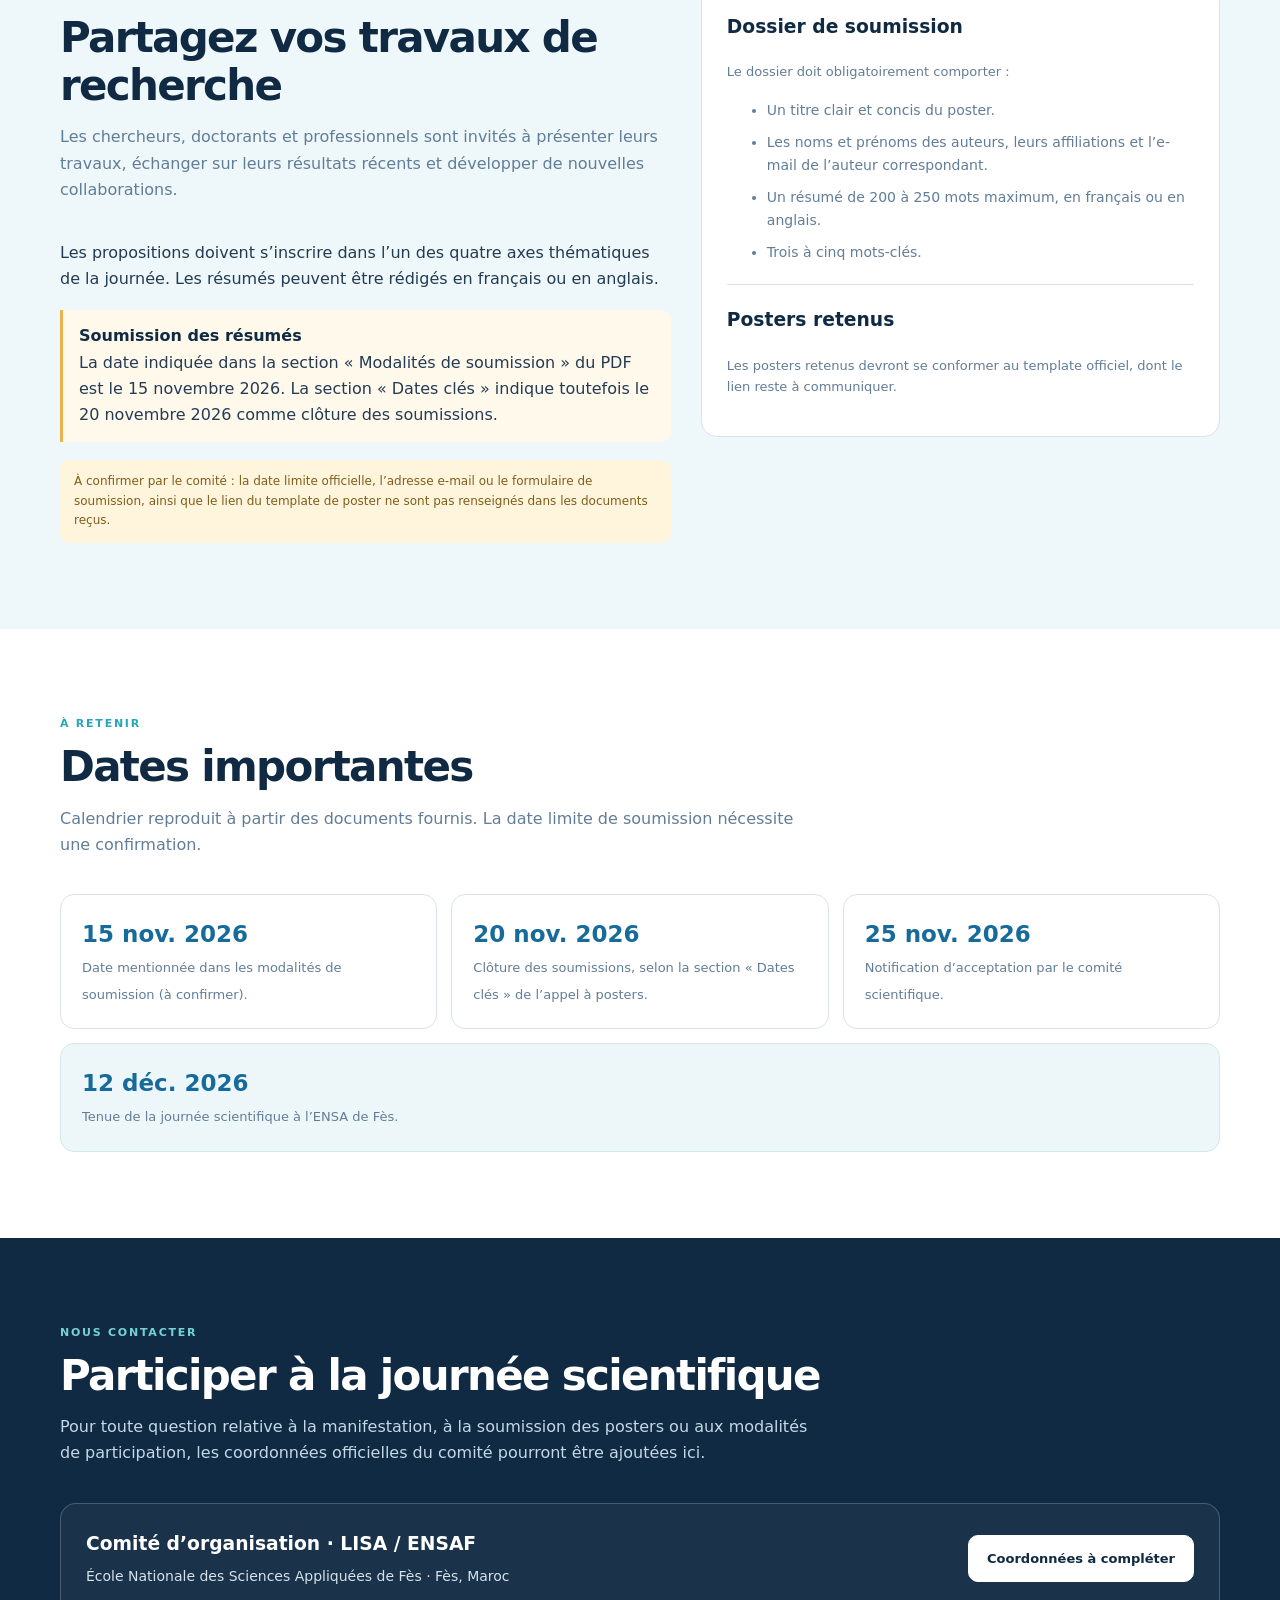
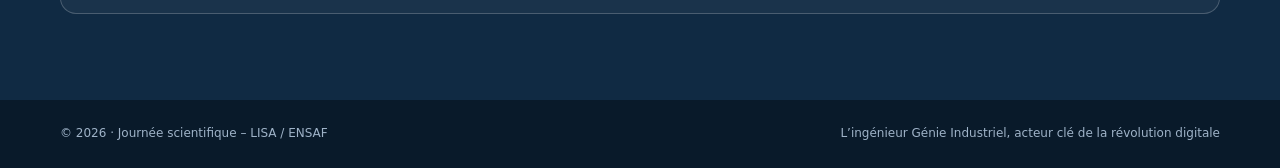
==== commit 48ef6bc8: "add modif" ====
--- a/index-autonome.html
+++ b/index-autonome.html
@@ -72,7 +72,7 @@
 <footer><div class="wrap foot"><span>© 2026 · Journée scientifique – LISA / ENSAF</span><span>L’ingénieur Génie Industriel, acteur clé de la révolution digitale</span></div></footer>
 <script>
 const members = [
-["BENNOUNA","Fatima"],["ChALH","Zakaria"],["CHAIBI","Yassine"],["EL HAINI","Jamila"],["EL KHATTABI","Souad"],["FEKAK","Fatima-Ezzahra"],["HIHI","Hicham"],["KHAISSIDI","Ghizlane"],["MELLOULI","El Mehdi"],["MONTASSIR","Soufiane"],["MOUSTABCHIR","Hassane"],["MRABTI","Mostafa"],["OUGHDIR","Lahcen"],["OUHAIBI","Salma"],["SAKA","Abdelmajid"],["SALHI","Mohamed"],["Tahiri","Mohamed Amine"],["SAYYOURI","M’hamed"]
+ ["BENNOUNA","Fatima"],["ChALH","Zakaria"],["CHAIBI","Yassine"],["EL HAINI","Jamila"],["EL KHATTABI","Souad"],["FEKAK","Fatima-Ezzahra"],["GARZIAD","Mouad"],["HIHI","Hicham"],["KHAISSIDI","Ghizlane"],["MELLOULI","El Mehdi"],["MONTASSIR","Soufiane"],["MOUSTABCHIR","Hassane"],["MRABTI","Mostafa"],["OUGHDIR","Lahcen"],["OUHAIBI","Salma"],["SAKA","Abdelmajid"],["SALHI","Mohamed"],["Tahiri","Mohamed Amine"],["SAYYOURI","M’hamed"]
 ];
 function renderPeople(id){document.getElementById(id).innerHTML=members.map(([last,first])=>`<div class="person"><b>${first} ${last}</b><span>ENSAF</span></div>`).join("")}
 function showCommittee(id,btn){document.querySelectorAll('.committee-tabs .tab').forEach(x=>x.classList.remove('active'));btn.classList.add('active');document.getElementById('org').hidden=id!=='org';document.getElementById('sci').hidden=id!=='sci'}
